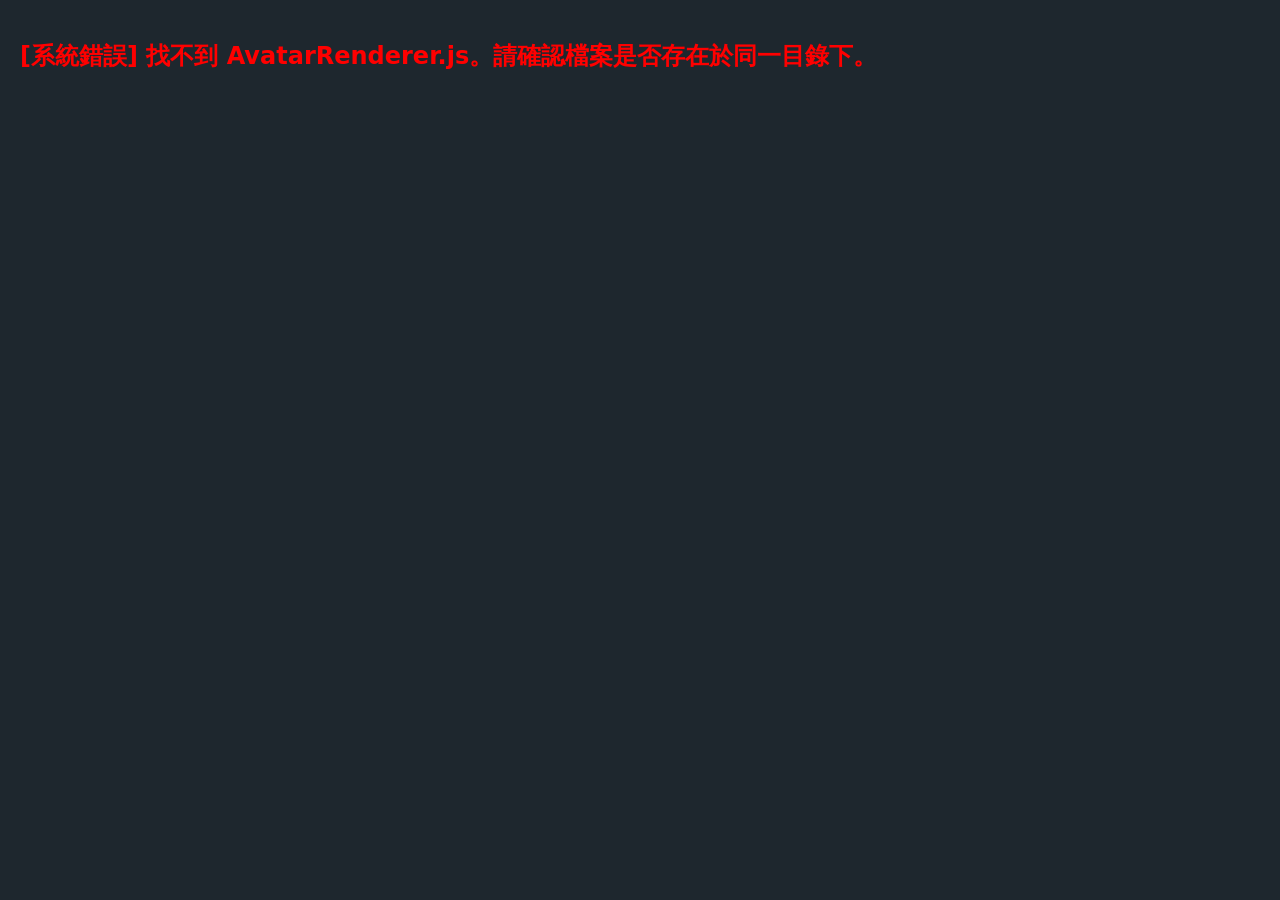
==== index.html @ c0916365 "new" ====
<!DOCTYPE html>
<html lang="zh-Hant">
<head>
  <meta charset="UTF-8">
  <meta name="viewport" content="width=device-width, initial-scale=1.0">
  <title>Avatar 造型型錄展示廳</title>
  <style>
    :root { 
      --bg-dark: #1e272e; --panel-bg: #2c3e50; --accent: #3498db; 
      --text: #ecf0f1; --border: #34495e; 
    }
    body { 
      margin: 0; padding: 0; font-family: system-ui, -apple-system, sans-serif; 
      background: var(--bg-dark); color: var(--text); 
      display: flex; height: 100vh; overflow: hidden; 
    }
    /* 左側預覽區 */
    .preview-section { 
      width: 400px; background: var(--panel-bg); display: flex; 
      flex-direction: column; align-items: center; justify-content: center; 
      border-right: 2px solid var(--border); padding: 20px; box-sizing: border-box;
    }
    .preview-box { 
      background: #ffffff; border-radius: 12px; padding: 20px; 
      box-shadow: 0 10px 30px rgba(0,0,0,0.5); margin-bottom: 20px;
    }
    .json-output { 
      width: 100%; height: 150px; background: #111; color: #2ecc71; 
      border: 1px solid var(--border); border-radius: 6px; padding: 10px; 
      font-family: monospace; font-size: 12px; resize: none; box-sizing: border-box;
    }
    /* 右側型錄區 */
    .catalog-section { 
      flex: 1; display: flex; flex-direction: column; 
    }
    .tabs { 
      display: flex; background: var(--panel-bg); padding: 10px 20px 0; 
      gap: 5px; border-bottom: 2px solid var(--border); overflow-x: auto;
    }
    .tab-btn { 
      background: transparent; color: #95a5a6; border: none; padding: 10px 20px; 
      font-size: 14px; font-weight: bold; cursor: pointer; border-radius: 6px 6px 0 0;
    }
    .tab-btn.active { background: var(--accent); color: white; }
    .tab-btn:hover:not(.active) { background: var(--border); color: white; }
    
    .grid-container { 
      padding: 20px; overflow-y: auto; display: grid; 
      grid-template-columns: repeat(auto-fill, minmax(100px, 1fr)); gap: 15px; 
    }
    /* 選項按鈕 */
    .item-card { 
      background: var(--panel-bg); border: 2px solid var(--border); 
      border-radius: 8px; padding: 15px 10px; text-align: center; 
      cursor: pointer; transition: 0.2s; display: flex; flex-direction: column; gap: 8px;
    }
    .item-card:hover { border-color: var(--accent); transform: translateY(-2px); }
    .item-card.selected { border-color: var(--accent); background: rgba(52, 152, 219, 0.2); }
    .item-icon { font-size: 28px; }
    .item-name { font-size: 13px; font-weight: bold; }
    
    /* 色票 */
    .color-swatch { 
      width: 100%; height: 40px; border-radius: 6px; border: 2px solid rgba(255,255,255,0.2); 
    }
  </style>
</head>
<body>

  <!-- 左側：渲染與狀態反射 -->
  <div class="preview-section">
    <div class="preview-box" id="avatar-preview"></div>
    <h3 style="margin: 0 0 10px 0; align-self: flex-start; font-size: 14px;">當前配置矩陣 (JSON)</h3>
    <textarea class="json-output" id="config-output" readonly></textarea>
  </div>

  <!-- 右側：資產型錄映射 -->
  <div class="catalog-section">
    <div class="tabs" id="catalog-tabs"></div>
    <div class="grid-container" id="catalog-grid"></div>
  </div>

  <!-- 引入核心渲染器 -->
  <script src="AvatarRenderer.js"></script>
  
  <script>
    document.addEventListener('DOMContentLoaded', () => {
      'use strict';

      // 檢查依賴
      if (typeof AvatarRenderer === 'undefined') {
        document.body.innerHTML = '<h2 style="color:red; padding: 20px;">[系統錯誤] 找不到 AvatarRenderer.js。請確認檔案是否存在於同一目錄下。</h2>';
        return;
      }

      // 定義映射結構 (將 Renderer 靜態屬性映射為 UI 介面)
      const CATALOG_MAP = [
        { id: 'hairstyle', label: '髮型', dict: AvatarRenderer.HAIR_STYLES },
        { id: 'hairColor', label: '髮色', type: 'color', options: ['#1a1a1a', '#2c3e50', '#4a2c2a', '#8b4513', '#d4a017', '#e63946', '#ff7eb3', '#7b2cbf'] },
        { id: 'eyes', label: '眼睛', dict: AvatarRenderer.EYES },
        { id: 'eyeColor', label: '瞳色', type: 'color', options: ['#74b9ff', '#0984e3', '#a29bfe', '#6c5ce7', '#fd79a8', '#ff7675', '#55efc4', '#00b894', '#fdcb6e', '#1a1a1a'] },
        { id: 'eyebrow', label: '眉毛', dict: AvatarRenderer.EYEBROWS },
        { id: 'mouth', label: '嘴巴', dict: AvatarRenderer.MOUTHS },
        { id: 'accessory', label: '配件', dict: AvatarRenderer.ACCESSORIES },
        { id: 'skinColor', label: '膚色', type: 'color', options: ['#fff0e6', '#fde2c4', '#f1c27d', '#e0ac69', '#8d5524', '#c68642'] },
        { id: 'clothesColor', label: '衣服', type: 'color', options: ['#264653', '#2a9d8f', '#e9c46a', '#f4a261', '#e76f51', '#6a4c93', '#a29bfe'] }
      ];

      const state = {
        activeTab: 'hairstyle',
        avatar: { ...AvatarRenderer.DEFAULT }
      };

      const previewEl = document.getElementById('avatar-preview');
      const outputEl = document.getElementById('config-output');
      const tabsEl = document.getElementById('catalog-tabs');
      const gridEl = document.getElementById('catalog-grid');

      // 實例化渲染器
      const renderer = new AvatarRenderer(previewEl, { size: 240, avatar: state.avatar });

      function updatePreview() {
        renderer.setAvatar(state.avatar);
        outputEl.value = JSON.stringify(state.avatar, null, 2);
      }

      function buildTabs() {
        tabsEl.innerHTML = '';
        CATALOG_MAP.forEach(tab => {
          const btn = document.createElement('button');
          btn.className = `tab-btn ${state.activeTab === tab.id ? 'active' : ''}`;
          btn.textContent = tab.label;
          btn.onclick = () => {
            state.activeTab = tab.id;
            buildTabs();
            buildGrid();
          };
          tabsEl.appendChild(btn);
        });
      }

      function buildGrid() {
        gridEl.innerHTML = '';
        const currentTab = CATALOG_MAP.find(t => t.id === state.activeTab);
        if (!currentTab) return;

        if (currentTab.type === 'color') {
          currentTab.options.forEach(color => {
            const card = document.createElement('div');
            card.className = `item-card ${state.avatar[currentTab.id] === color ? 'selected' : ''}`;
            card.innerHTML = `<div class="color-swatch" style="background: ${color}"></div><div class="item-name">${color}</div>`;
            card.onclick = () => {
              state.avatar[currentTab.id] = color;
              updatePreview();
              buildGrid();
            };
            gridEl.appendChild(card);
          });
        } else {
          Object.entries(currentTab.dict).forEach(([key, meta]) => {
            const card = document.createElement('div');
            card.className = `item-card ${state.avatar[currentTab.id] === key ? 'selected' : ''}`;
            card.innerHTML = `<div class="item-icon">${meta.icon || '✨'}</div><div class="item-name">${meta.name || key}</div>`;
            card.onclick = () => {
              state.avatar[currentTab.id] = key;
              updatePreview();
              buildGrid();
            };
            gridEl.appendChild(card);
          });
        }
      }

      // 初始化
      buildTabs();
      buildGrid();
      updatePreview();
    });
  </script>
</body>
</html>
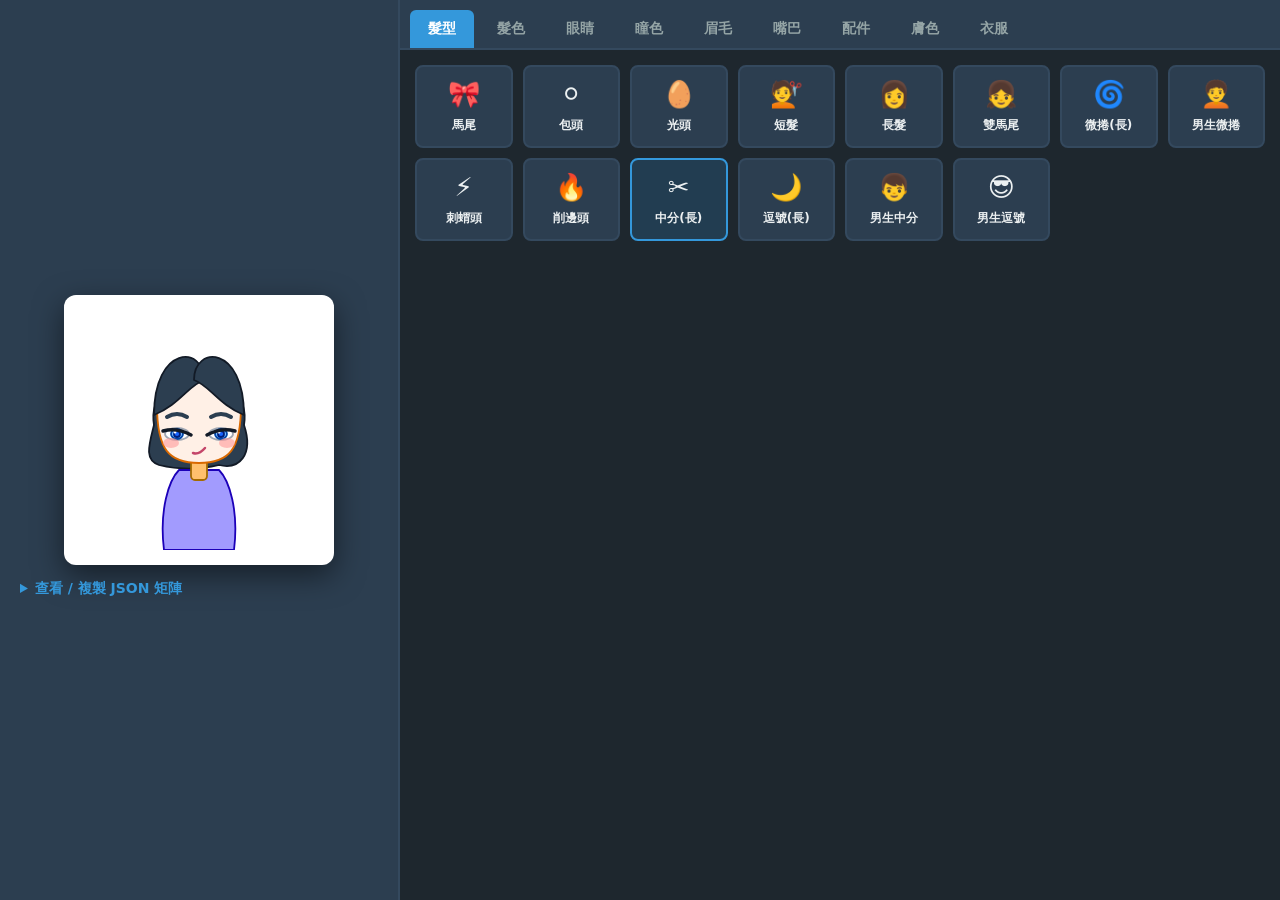
==== commit 9b114322: "update index" ====
--- a/index.html
+++ b/index.html
@@ -2,7 +2,8 @@
 <html lang="zh-Hant">
 <head>
   <meta charset="UTF-8">
-  <meta name="viewport" content="width=device-width, initial-scale=1.0">
+  <!-- 加入這行 Meta 標籤，確保手機端能正確縮放與拒絕雙擊放大 -->
+  <meta name="viewport" content="width=device-width, initial-scale=1.0, maximum-scale=1.0, user-scalable=no">
   <title>Avatar 造型型錄展示廳</title>
   <style>
     :root { 
@@ -13,68 +14,130 @@
       margin: 0; padding: 0; font-family: system-ui, -apple-system, sans-serif; 
       background: var(--bg-dark); color: var(--text); 
       display: flex; height: 100vh; overflow: hidden; 
-    }
-    /* 左側預覽區 */
+      flex-direction: row; /* 預設桌機為左右並排 */
+    }
+    
+    /* === 左側/上方 預覽區 === */
     .preview-section { 
       width: 400px; background: var(--panel-bg); display: flex; 
       flex-direction: column; align-items: center; justify-content: center; 
       border-right: 2px solid var(--border); padding: 20px; box-sizing: border-box;
+      z-index: 10;
     }
     .preview-box { 
-      background: #ffffff; border-radius: 12px; padding: 20px; 
-      box-shadow: 0 10px 30px rgba(0,0,0,0.5); margin-bottom: 20px;
+      background: #ffffff; border-radius: 12px; padding: 15px; 
+      box-shadow: 0 10px 30px rgba(0,0,0,0.5); margin-bottom: 15px;
+      display: flex; justify-content: center; align-items: center;
+    }
+    .json-area {
+      width: 100%; display: flex; flex-direction: column;
+    }
+    .json-area summary {
+      cursor: pointer; font-size: 14px; font-weight: bold; color: var(--accent);
+      margin-bottom: 8px; outline: none; user-select: none;
     }
     .json-output { 
-      width: 100%; height: 150px; background: #111; color: #2ecc71; 
+      width: 100%; height: 120px; background: #111; color: #2ecc71; 
       border: 1px solid var(--border); border-radius: 6px; padding: 10px; 
       font-family: monospace; font-size: 12px; resize: none; box-sizing: border-box;
     }
-    /* 右側型錄區 */
+
+    /* === 右側/下方 型錄區 === */
     .catalog-section { 
-      flex: 1; display: flex; flex-direction: column; 
+      flex: 1; display: flex; flex-direction: column; min-width: 0;
     }
     .tabs { 
-      display: flex; background: var(--panel-bg); padding: 10px 20px 0; 
-      gap: 5px; border-bottom: 2px solid var(--border); overflow-x: auto;
-    }
+      display: flex; background: var(--panel-bg); padding: 10px 10px 0; 
+      gap: 5px; border-bottom: 2px solid var(--border); 
+      overflow-x: auto; white-space: nowrap; /* 支援橫向滑動 */
+      -webkit-overflow-scrolling: touch; /* iOS 滑動順暢 */
+    }
+    /* 隱藏捲軸美化 */
+    .tabs::-webkit-scrollbar { height: 4px; }
+    .tabs::-webkit-scrollbar-track { background: var(--panel-bg); }
+    .tabs::-webkit-scrollbar-thumb { background: var(--border); border-radius: 2px; }
+
     .tab-btn { 
-      background: transparent; color: #95a5a6; border: none; padding: 10px 20px; 
+      background: transparent; color: #95a5a6; border: none; padding: 10px 18px; 
       font-size: 14px; font-weight: bold; cursor: pointer; border-radius: 6px 6px 0 0;
+      flex-shrink: 0; transition: 0.2s;
     }
     .tab-btn.active { background: var(--accent); color: white; }
     .tab-btn:hover:not(.active) { background: var(--border); color: white; }
     
     .grid-container { 
-      padding: 20px; overflow-y: auto; display: grid; 
-      grid-template-columns: repeat(auto-fill, minmax(100px, 1fr)); gap: 15px; 
+      padding: 15px; overflow-y: auto; display: grid; flex: 1;
+      grid-template-columns: repeat(auto-fill, minmax(90px, 1fr)); gap: 10px; 
+      align-content: start;
     }
     /* 選項按鈕 */
     .item-card { 
       background: var(--panel-bg); border: 2px solid var(--border); 
-      border-radius: 8px; padding: 15px 10px; text-align: center; 
+      border-radius: 8px; padding: 12px 8px; text-align: center; 
       cursor: pointer; transition: 0.2s; display: flex; flex-direction: column; gap: 8px;
     }
-    .item-card:hover { border-color: var(--accent); transform: translateY(-2px); }
+    .item-card:hover { border-color: var(--accent); }
     .item-card.selected { border-color: var(--accent); background: rgba(52, 152, 219, 0.2); }
-    .item-icon { font-size: 28px; }
-    .item-name { font-size: 13px; font-weight: bold; }
+    .item-icon { font-size: 26px; }
+    .item-name { font-size: 12px; font-weight: bold; }
     
     /* 色票 */
     .color-swatch { 
-      width: 100%; height: 40px; border-radius: 6px; border: 2px solid rgba(255,255,255,0.2); 
+      width: 100%; height: 35px; border-radius: 6px; border: 2px solid rgba(255,255,255,0.2); 
+    }
+
+    /* ========================================= */
+    /* 手機版 RWD 斷點 (小於 768px 時觸發)         */
+    /* ========================================= */
+    @media (max-width: 768px) {
+      body {
+        flex-direction: column; /* 改為上下佈局 */
+      }
+      .preview-section {
+        width: 100%;
+        padding: 10px;
+        border-right: none;
+        border-bottom: 2px solid var(--border);
+        flex: 0 0 auto; /* 預覽區高度自適應，不參與均分 */
+        box-shadow: 0 4px 10px rgba(0,0,0,0.3);
+      }
+      .preview-box {
+        margin-bottom: 10px;
+        padding: 10px;
+        /* 手機螢幕較窄，將渲染容器縮放 0.85 倍避免過度擁擠 */
+        transform: scale(0.85); 
+      }
+      .json-area summary {
+        margin-bottom: 0; font-size: 13px; text-align: center;
+      }
+      .json-output {
+        height: 90px; margin-top: 8px;
+      }
+      .grid-container { 
+        padding: 10px;
+        /* 手機上單行可塞入更多選項 */
+        grid-template-columns: repeat(auto-fill, minmax(75px, 1fr)); gap: 8px; 
+      }
+      .item-card { padding: 10px 5px; }
+      .item-icon { font-size: 22px; }
+      .item-name { font-size: 11px; }
     }
   </style>
 </head>
 <body>
 
-  <!-- 左側：渲染與狀態反射 -->
+  <!-- 左側/頂部：渲染與狀態區 -->
   <div class="preview-section">
     <div class="preview-box" id="avatar-preview"></div>
-    <h3 style="margin: 0 0 10px 0; align-self: flex-start; font-size: 14px;">當前配置矩陣 (JSON)</h3>
-    <textarea class="json-output" id="config-output" readonly></textarea>
+    
+    <!-- 將 JSON 數據設為 details 摺疊標籤，節省手機螢幕空間 -->
+    <details class="json-area">
+      <summary>查看 / 複製 JSON 矩陣</summary>
+      <textarea class="json-output" id="config-output" readonly></textarea>
+    </details>
   </div>
 
-  <!-- 右側：資產型錄映射 -->
+  <!-- 右側/底部：資產型錄區 -->
   <div class="catalog-section">
     <div class="tabs" id="catalog-tabs"></div>
     <div class="grid-container" id="catalog-grid"></div>
@@ -87,13 +150,12 @@
     document.addEventListener('DOMContentLoaded', () => {
       'use strict';
 
-      // 檢查依賴
       if (typeof AvatarRenderer === 'undefined') {
-        document.body.innerHTML = '<h2 style="color:red; padding: 20px;">[系統錯誤] 找不到 AvatarRenderer.js。請確認檔案是否存在於同一目錄下。</h2>';
+        document.body.innerHTML = '<h2 style="color:red; padding: 20px;">[系統錯誤] 找不到 AvatarRenderer.js。</h2>';
         return;
       }
 
-      // 定義映射結構 (將 Renderer 靜態屬性映射為 UI 介面)
+      // 定義映射結構 (支援動態載入渲染器內的資產)
       const CATALOG_MAP = [
         { id: 'hairstyle', label: '髮型', dict: AvatarRenderer.HAIR_STYLES },
         { id: 'hairColor', label: '髮色', type: 'color', options: ['#1a1a1a', '#2c3e50', '#4a2c2a', '#8b4513', '#d4a017', '#e63946', '#ff7eb3', '#7b2cbf'] },
@@ -116,7 +178,6 @@
       const tabsEl = document.getElementById('catalog-tabs');
       const gridEl = document.getElementById('catalog-grid');
 
-      // 實例化渲染器
       const renderer = new AvatarRenderer(previewEl, { size: 240, avatar: state.avatar });
 
       function updatePreview() {
@@ -171,7 +232,11 @@
         }
       }
 
-      // 初始化
+      // 點擊 JSON 文字框時自動全選，方便手機複製
+      outputEl.addEventListener('click', function() {
+        this.select();
+      });
+
       buildTabs();
       buildGrid();
       updatePreview();
